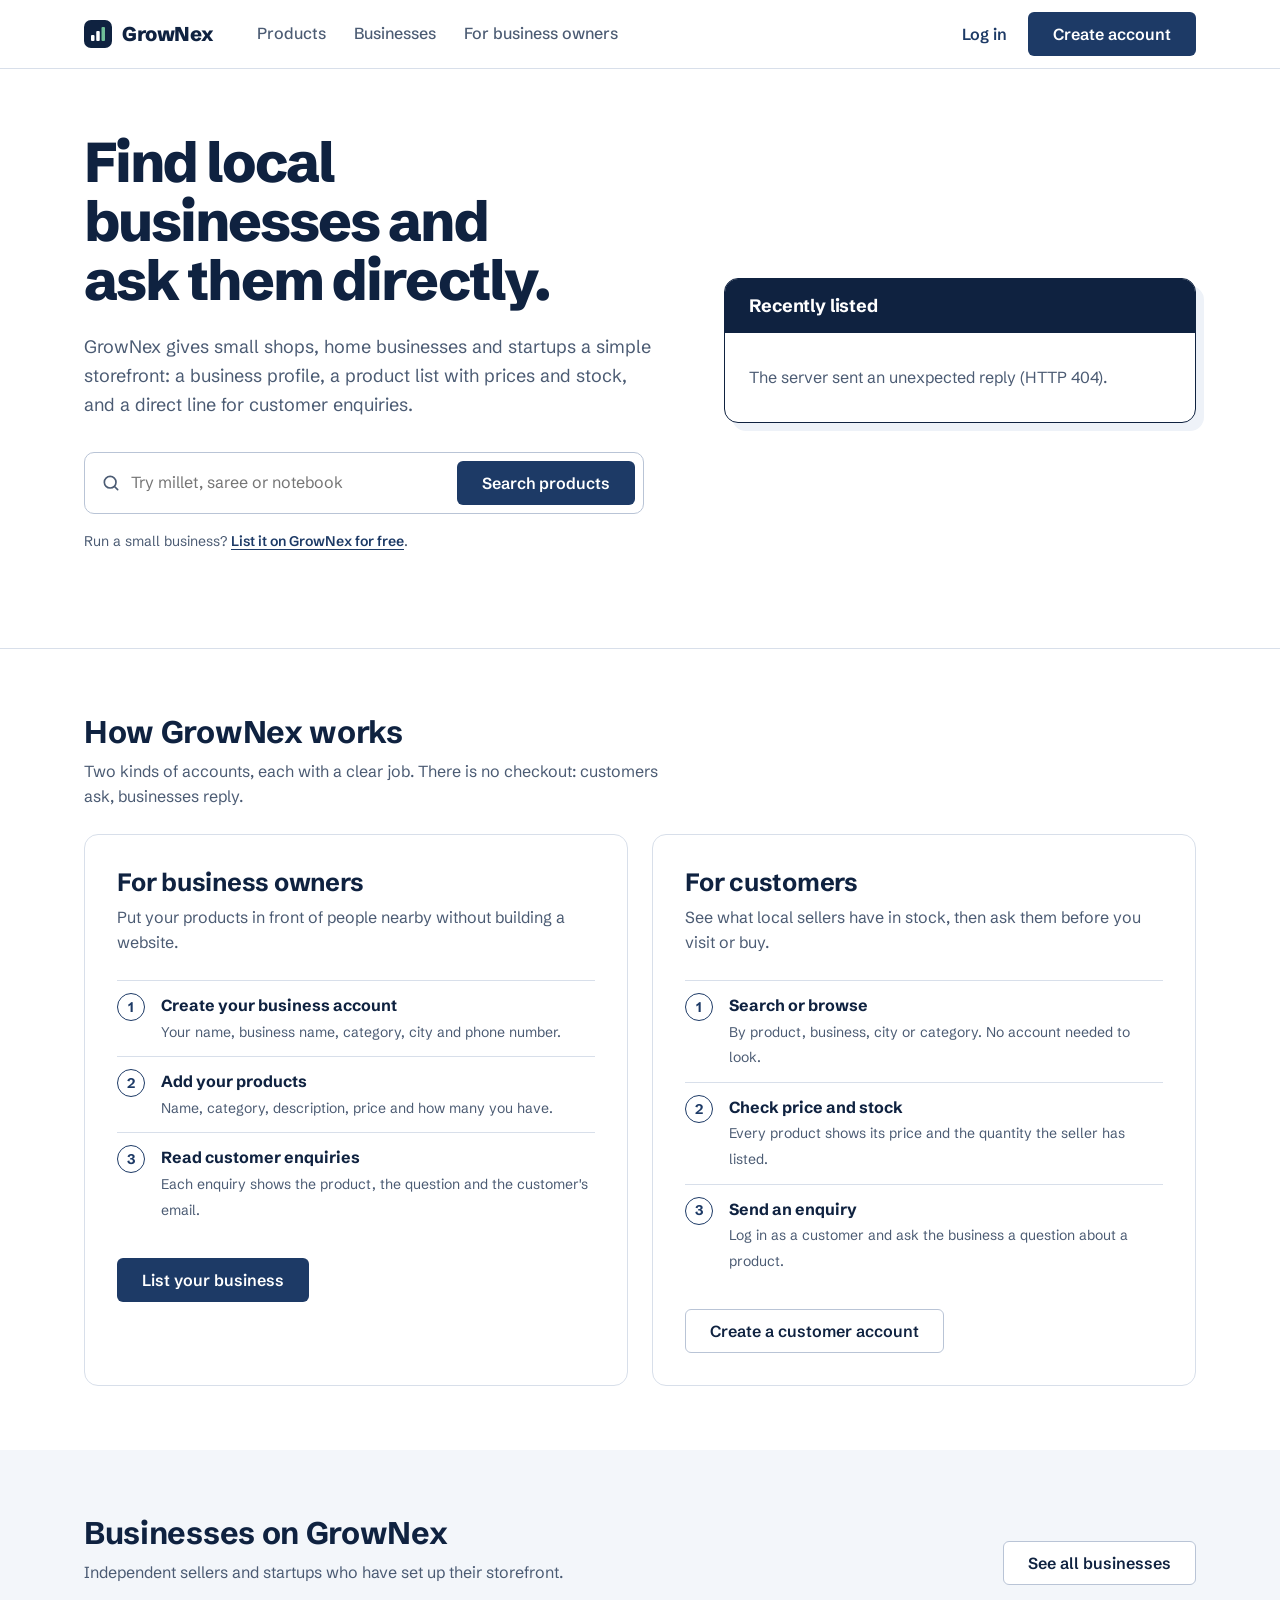
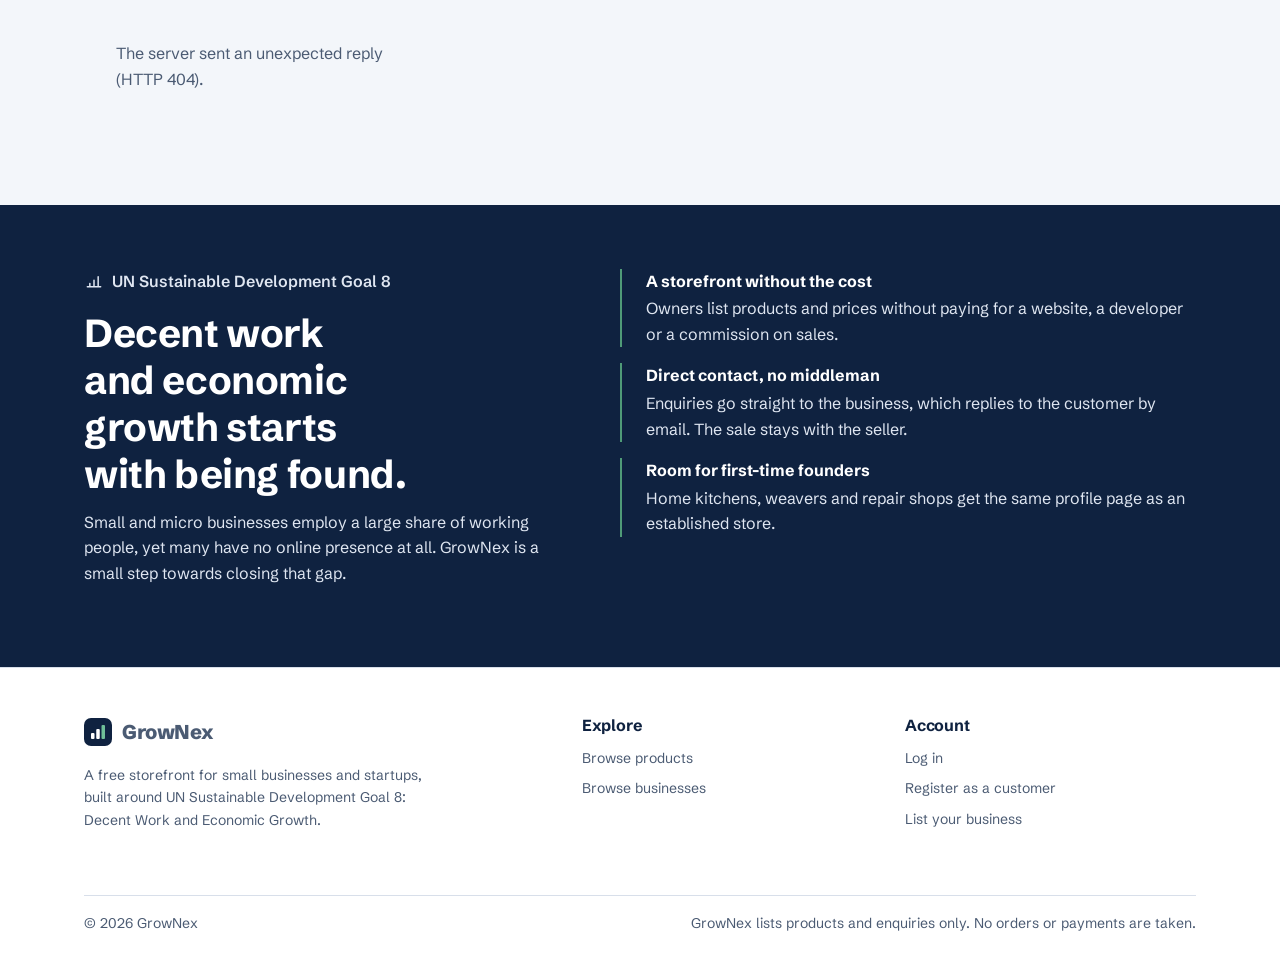
==== frontend/index.html @ d9611935 "Add GrowNex: small business growth platform (SDG 8) C++ OOP backend on cpp-httplib with text-file st" ====
<!DOCTYPE html>
<html lang="en">
<head>
  <meta charset="utf-8">
  <meta name="viewport" content="width=device-width, initial-scale=1">
  <link rel="preconnect" href="https://fonts.googleapis.com">
  <link rel="preconnect" href="https://fonts.gstatic.com" crossorigin>
  <link rel="stylesheet" href="https://fonts.googleapis.com/css2?family=Schibsted+Grotesk:wght@400;500;600;700;800&display=swap">
  <link rel="stylesheet" href="css/style.css">
  <link rel="icon" href="data:image/svg+xml,%3Csvg xmlns='http://www.w3.org/2000/svg' viewBox='0 0 28 28'%3E%3Crect width='28' height='28' rx='7' fill='%230f2240'/%3E%3Crect x='7' y='15' width='3.5' height='6' rx='1' fill='%23fff'/%3E%3Crect x='12.25' y='11' width='3.5' height='10' rx='1' fill='%23fff'/%3E%3Crect x='17.5' y='7' width='3.5' height='14' rx='1' fill='%236fbf98'/%3E%3C/svg%3E">
  <title>GrowNex | Find local businesses and their products</title>
  <meta name="description" content="GrowNex helps small businesses and startups list their products and receive customer enquiries.">
</head>
<body data-nav="home">
  <a class="skip-link" href="#main">Skip to main content</a>
  <header class="site-header">
    <div class="container header-inner">
      <a class="brand" href="index.html">
        <svg viewBox="0 0 28 28" aria-hidden="true"><rect width="28" height="28" rx="7" fill="#0f2240"/><rect x="7" y="15" width="3.5" height="6" rx="1" fill="#fff"/><rect x="12.25" y="11" width="3.5" height="10" rx="1" fill="#fff"/><rect x="17.5" y="7" width="3.5" height="14" rx="1" fill="#6fbf98"/></svg>
        GrowNex
      </a>
      <button class="nav-toggle" type="button" aria-expanded="false" aria-controls="site-nav">
        <span class="visually-hidden">Open menu</span>
        <svg viewBox="0 0 24 24" width="22" height="22" fill="none" stroke="currentColor" stroke-width="2" stroke-linecap="round" aria-hidden="true"><path d="M4 7h16M4 12h16M4 17h16"/></svg>
      </button>
      <nav class="site-nav" id="site-nav" aria-label="Main">
        <ul class="nav-links">
          <li><a href="explore.html" data-nav="products">Products</a></li>
          <li><a href="explore.html?view=businesses" data-nav="businesses">Businesses</a></li>
          <li><a href="register.html?role=business" data-nav="owners">For business owners</a></li>
        </ul>
        <div class="nav-account" id="nav-account"></div>
      </nav>
    </div>
  </header>

  <main id="main">
    <section class="hero">
      <div class="container hero-grid">
        <div>
          <h1>Find local businesses and ask them directly.</h1>
          <p class="hero-lead">GrowNex gives small shops, home businesses and startups a simple storefront: a business profile, a product list with prices and stock, and a direct line for customer enquiries.</p>

          <form class="search-bar" action="explore.html" method="get" role="search">
            <label class="search-field">
              <svg viewBox="0 0 24 24" width="20" height="20" fill="none" stroke="currentColor" stroke-width="2" stroke-linecap="round" aria-hidden="true"><circle cx="11" cy="11" r="7"/><path d="m20 20-3.5-3.5"/></svg>
              <span class="visually-hidden">Search products</span>
              <input type="search" name="q" placeholder="Try millet, saree or notebook" autocomplete="off">
            </label>
            <button class="btn btn-primary" type="submit">Search products</button>
          </form>
          <p class="hero-note">Run a small business? <a href="register.html?role=business">List it on GrowNex for free</a>.</p>
        </div>

        <aside class="ledger" aria-labelledby="ledger-title">
          <div class="ledger-head">
            <h2 id="ledger-title">Recently listed</h2>
            <span id="ledger-count">Loading</span>
          </div>
          <ul class="ledger-list" id="ledger-list">
            <li class="ledger-empty">Loading the latest products&hellip;</li>
          </ul>
        </aside>
      </div>

      <div class="container">
        <nav class="category-strip" id="category-strip" aria-label="Browse by category"></nav>
      </div>
    </section>

    <section class="section">
      <div class="container">
        <div class="section-head">
          <div>
            <h2>How GrowNex works</h2>
            <p>Two kinds of accounts, each with a clear job. There is no checkout: customers ask, businesses reply.</p>
          </div>
        </div>
        <div class="how-grid">
          <div class="how-col">
            <h3>For business owners</h3>
            <p>Put your products in front of people nearby without building a website.</p>
            <ol class="steps">
              <li><div><strong>Create your business account</strong><span>Your name, business name, category, city and phone number.</span></div></li>
              <li><div><strong>Add your products</strong><span>Name, category, description, price and how many you have.</span></div></li>
              <li><div><strong>Read customer enquiries</strong><span>Each enquiry shows the product, the question and the customer's email.</span></div></li>
            </ol>
            <a class="btn btn-primary" href="register.html?role=business">List your business</a>
          </div>
          <div class="how-col">
            <h3>For customers</h3>
            <p>See what local sellers have in stock, then ask them before you visit or buy.</p>
            <ol class="steps">
              <li><div><strong>Search or browse</strong><span>By product, business, city or category. No account needed to look.</span></div></li>
              <li><div><strong>Check price and stock</strong><span>Every product shows its price and the quantity the seller has listed.</span></div></li>
              <li><div><strong>Send an enquiry</strong><span>Log in as a customer and ask the business a question about a product.</span></div></li>
            </ol>
            <a class="btn btn-secondary" href="register.html?role=customer">Create a customer account</a>
          </div>
        </div>
      </div>
    </section>

    <section class="section page-surface">
      <div class="container">
        <div class="section-head">
          <div>
            <h2>Businesses on GrowNex</h2>
            <p>Independent sellers and startups who have set up their storefront.</p>
          </div>
          <a class="btn btn-secondary" href="explore.html?view=businesses">See all businesses</a>
        </div>
        <div class="grid" id="business-grid">
          <p class="loading">Loading businesses&hellip;</p>
        </div>
      </div>
    </section>

    <section class="section sdg-band">
      <div class="container sdg-grid">
        <div>
          <p class="sdg-label">
            <svg viewBox="0 0 24 24" width="20" height="20" fill="none" stroke="currentColor" stroke-width="1.8" stroke-linecap="round" aria-hidden="true"><path d="M4 19h16M7 15v4M12 11v8M17 7v12"/></svg>
            UN Sustainable Development Goal 8
          </p>
          <h2>Decent work and economic growth starts with being found.</h2>
          <p>Small and micro businesses employ a large share of working people, yet many have no online presence at all. GrowNex is a small step towards closing that gap.</p>
        </div>
        <ul class="sdg-points">
          <li><strong>A storefront without the cost</strong><span>Owners list products and prices without paying for a website, a developer or a commission on sales.</span></li>
          <li><strong>Direct contact, no middleman</strong><span>Enquiries go straight to the business, which replies to the customer by email. The sale stays with the seller.</span></li>
          <li><strong>Room for first-time founders</strong><span>Home kitchens, weavers and repair shops get the same profile page as an established store.</span></li>
        </ul>
      </div>
    </section>
  </main>

  <footer class="site-footer">
    <div class="container">
      <div class="footer-grid">
        <div>
          <a class="brand" href="index.html">
            <svg viewBox="0 0 28 28" aria-hidden="true"><rect width="28" height="28" rx="7" fill="#0f2240"/><rect x="7" y="15" width="3.5" height="6" rx="1" fill="#fff"/><rect x="12.25" y="11" width="3.5" height="10" rx="1" fill="#fff"/><rect x="17.5" y="7" width="3.5" height="14" rx="1" fill="#6fbf98"/></svg>
            GrowNex
          </a>
          <p>A free storefront for small businesses and startups, built around UN Sustainable Development Goal 8: Decent Work and Economic Growth.</p>
        </div>
        <div>
          <h2>Explore</h2>
          <ul>
            <li><a href="explore.html">Browse products</a></li>
            <li><a href="explore.html?view=businesses">Browse businesses</a></li>
          </ul>
        </div>
        <div>
          <h2>Account</h2>
          <ul>
            <li><a href="login.html">Log in</a></li>
            <li><a href="register.html?role=customer">Register as a customer</a></li>
            <li><a href="register.html?role=business">List your business</a></li>
          </ul>
        </div>
      </div>
      <div class="footer-bottom">
        <span>&copy; <span id="year">2026</span> GrowNex</span>
        <span>GrowNex lists products and enquiries only. No orders or payments are taken.</span>
      </div>
    </div>
  </footer>
  <script src="js/app.js"></script>
  <script src="js/home.js"></script>
</body>
</html>
---- frontend/css/style.css ----
/* =====================================================================
   GrowNex stylesheet
   Sections:
     1. Design tokens (colours, type, spacing)
     2. Base elements
     3. Layout helpers
     4. Header and navigation
     5. Buttons, forms, badges
     6. Home page
     7. Cards (products, businesses)
     8. Explore, business and product pages
     9. Auth pages (login / register)
    10. Dashboards
    11. Dialogs and toast messages
    12. Footer
    13. Responsive rules
   ===================================================================== */

/* ---------- 1. Design tokens ---------- */
:root {
  --navy-900: #0f2240;   /* main text, headings, dark sections */
  --navy-700: #1d3a66;   /* primary buttons, links */
  --navy-600: #2a4b7c;   /* button hover */
  --navy-100: #dfe6f1;
  --navy-50:  #eef2f8;   /* soft tinted surfaces */
  --surface:  #f3f6fa;   /* page background on app screens */
  --white:    #ffffff;
  --line:     #d8dfea;   /* borders and dividers */
  --line-strong: #b9c4d6;
  --muted:    #4b5b73;   /* secondary text (6.9:1 on white) */
  --green-700: #23654a;
  --green-600: #2e7d5b;  /* success, in stock, focus ring */
  --green-50:  #e7f3ec;
  --red-700:  #a3291c;
  --red-50:   #fbecea;
  --amber-700: #8a5a00;
  --amber-50: #fbf3e2;

  --font: "Schibsted Grotesk", "Segoe UI", system-ui, -apple-system, sans-serif;

  /* Type scale (ratio about 1.25) */
  --text-sm: 0.875rem;   /* 14px */
  --text-base: 1rem;     /* 16px */
  --text-md: 1.125rem;   /* 18px */
  --text-lg: 1.25rem;    /* 20px */
  --text-xl: 1.5625rem;  /* 25px */
  --text-2xl: 1.953rem;  /* 31px */
  --text-3xl: 2.441rem;  /* 39px */

  /* Spacing scale (multiples of 4px) */
  --space-1: 4px;
  --space-2: 8px;
  --space-3: 12px;
  --space-4: 16px;
  --space-5: 24px;
  --space-6: 32px;
  --space-7: 48px;
  --space-8: 64px;
  --space-9: 96px;

  --radius-sm: 6px;
  --radius: 10px;
  --radius-lg: 14px;
  --container: 1160px;
  --ease: cubic-bezier(0.2, 0, 0, 1);
  --speed: 160ms;
}

/* ---------- 2. Base elements ---------- */
*,
*::before,
*::after { box-sizing: border-box; }

html { -webkit-text-size-adjust: 100%; }

body {
  margin: 0;
  font-family: var(--font);
  font-size: var(--text-base);
  line-height: 1.6;
  color: var(--navy-900);
  background: var(--white);
  min-height: 100dvh;
  display: flex;
  flex-direction: column;
}

main { flex: 1; }

h1, h2, h3, h4 {
  margin: 0 0 var(--space-3);
  line-height: 1.2;
  font-weight: 700;
  letter-spacing: -0.01em;
  text-wrap: balance;
}
h1 { font-size: var(--text-3xl); letter-spacing: -0.02em; }
h2 { font-size: var(--text-2xl); }
h3 { font-size: var(--text-lg); }

p { margin: 0 0 var(--space-4); }

a { color: var(--navy-700); text-underline-offset: 3px; }
a:hover { color: var(--navy-900); }

img, svg { display: block; max-width: 100%; }

:focus-visible {
  outline: 3px solid var(--green-600);
  outline-offset: 2px;
  border-radius: 4px;
}

.skip-link {
  position: absolute;
  left: var(--space-4);
  top: -60px;
  padding: var(--space-2) var(--space-4);
  background: var(--navy-900);
  color: var(--white);
  border-radius: var(--radius-sm);
  z-index: 100;
}
.skip-link:focus { top: var(--space-2); color: var(--white); }

.visually-hidden {
  position: absolute !important;
  width: 1px; height: 1px;
  padding: 0; margin: -1px;
  overflow: hidden; clip: rect(0 0 0 0);
  white-space: nowrap; border: 0;
}

.muted { color: var(--muted); }
.price { font-weight: 700; }

/* ---------- 3. Layout helpers ---------- */
.container {
  width: 100%;
  max-width: var(--container);
  margin: 0 auto;
  padding: 0 var(--space-5);
}

.section { padding-block: var(--space-8); }
.section-tight { padding-block: var(--space-6) var(--space-8); }

.section-head {
  display: flex;
  justify-content: space-between;
  align-items: flex-end;
  gap: var(--space-4);
  margin-bottom: var(--space-5);
}
.section-head h2 { margin: 0; }
.section-head p { margin: var(--space-2) 0 0; color: var(--muted); max-width: 60ch; }

.page-surface { background: var(--surface); }

.grid {
  display: grid;
  gap: var(--space-4);
  grid-template-columns: repeat(auto-fill, minmax(min(100%, 270px), 1fr));
}

/* ---------- 4. Header and navigation ---------- */
.site-header {
  position: sticky;
  top: 0;
  z-index: 40;
  background: var(--white);
  border-bottom: 1px solid var(--line);
}

.header-inner {
  display: flex;
  align-items: center;
  gap: var(--space-6);
  min-height: 68px;
}

.brand {
  display: inline-flex;
  align-items: center;
  gap: 10px;
  color: var(--navy-900);
  text-decoration: none;
  font-weight: 800;
  font-size: var(--text-lg);
  letter-spacing: -0.02em;
}
.brand:hover { color: var(--navy-900); }
.brand svg { width: 28px; height: 28px; }

.nav-toggle {
  display: none;
  margin-left: auto;
  background: none;
  border: 1px solid var(--line);
  border-radius: var(--radius-sm);
  width: 44px; height: 44px;
  padding: 0;
  color: var(--navy-900);
  cursor: pointer;
}
.nav-toggle svg { margin: auto; }

.site-nav {
  display: flex;
  align-items: center;
  gap: var(--space-5);
  flex: 1;
}

.nav-links {
  display: flex;
  gap: var(--space-1);
  list-style: none;
  margin: 0;
  padding: 0;
}

.nav-links a {
  display: block;
  padding: var(--space-2) var(--space-3);
  border-radius: var(--radius-sm);
  color: var(--muted);
  font-weight: 500;
  text-decoration: none;
  transition: color var(--speed) var(--ease), background-color var(--speed) var(--ease);
}
.nav-links a:hover { color: var(--navy-900); background: var(--navy-50); }
.nav-links a[aria-current="page"] {
  color: var(--navy-900);
  box-shadow: inset 0 -2px 0 var(--green-600);
  border-radius: 0;
}

.nav-account {
  margin-left: auto;
  display: flex;
  align-items: center;
  gap: var(--space-2);
}

/* ---------- 5. Buttons, forms, badges ---------- */
.btn {
  display: inline-flex;
  align-items: center;
  justify-content: center;
  gap: var(--space-2);
  min-height: 44px;
  padding: 0 var(--space-5);
  border: 1px solid transparent;
  border-radius: var(--radius-sm);
  font: inherit;
  font-weight: 600;
  line-height: 1;
  text-decoration: none;
  white-space: nowrap;
  cursor: pointer;
  transition: background-color var(--speed) var(--ease), border-color var(--speed) var(--ease),
              color var(--speed) var(--ease);
  touch-action: manipulation;
}
.btn-primary { background: var(--navy-700); color: var(--white); }
.btn-primary:hover { background: var(--navy-600); color: var(--white); }
.btn-secondary { background: var(--white); color: var(--navy-900); border-color: var(--line-strong); }
.btn-secondary:hover { border-color: var(--navy-700); color: var(--navy-900); }
.btn-quiet { background: transparent; color: var(--navy-700); padding: 0 var(--space-3); }
.btn-quiet:hover { background: var(--navy-50); color: var(--navy-900); }
.btn-danger { background: var(--red-700); color: var(--white); }
.btn-danger:hover { background: #87210f; color: var(--white); }
.btn-sm { min-height: 36px; padding: 0 var(--space-3); font-size: var(--text-sm); }
.btn-block { width: 100%; }
.btn[disabled], .btn[aria-busy="true"] { opacity: 0.55; cursor: not-allowed; }

.form { display: grid; gap: var(--space-4); }
.form-row { display: grid; gap: var(--space-4); grid-template-columns: 1fr 1fr; }

.field { display: grid; gap: 6px; align-content: start; }
.field label, .field .label { font-weight: 600; font-size: var(--text-sm); }
.field .hint { font-size: var(--text-sm); color: var(--muted); margin: 0; }
.field .required { color: var(--red-700); }

.input, .select, .textarea {
  width: 100%;
  min-height: 46px;
  padding: 10px var(--space-3);
  font: inherit;
  color: var(--navy-900);
  background: var(--white);
  border: 1px solid var(--line-strong);
  border-radius: var(--radius-sm);
  transition: border-color var(--speed) var(--ease), box-shadow var(--speed) var(--ease);
}
.textarea { min-height: 120px; resize: vertical; line-height: 1.5; }
.select {
  appearance: none;
  padding-right: 40px;
  background-image: url("data:image/svg+xml,%3Csvg xmlns='http://www.w3.org/2000/svg' width='12' height='8' viewBox='0 0 12 8'%3E%3Cpath d='M1 1.5l5 5 5-5' fill='none' stroke='%234b5b73' stroke-width='1.6'/%3E%3C/svg%3E");
  background-repeat: no-repeat;
  background-position: right 14px center;
}
.input:hover, .select:hover, .textarea:hover { border-color: var(--navy-700); }
.input:focus, .select:focus, .textarea:focus {
  outline: none;
  border-color: var(--navy-700);
  box-shadow: 0 0 0 3px rgba(46, 125, 91, 0.35);
}
.input[aria-invalid="true"], .select[aria-invalid="true"], .textarea[aria-invalid="true"] {
  border-color: var(--red-700);
}

.form-error {
  display: none;
  padding: var(--space-3) var(--space-4);
  border-left: 3px solid var(--red-700);
  background: var(--red-50);
  color: var(--red-700);
  border-radius: 0 var(--radius-sm) var(--radius-sm) 0;
  font-weight: 500;
}
.form-error.is-visible { display: block; }

.password-wrap { position: relative; }
.password-wrap .input { padding-right: 76px; }
.password-toggle {
  position: absolute;
  right: 6px; top: 50%;
  transform: translateY(-50%);
  min-height: 34px;
  padding: 0 var(--space-3);
  background: none;
  border: 0;
  border-radius: 4px;
  color: var(--navy-700);
  font: inherit;
  font-size: var(--text-sm);
  font-weight: 600;
  cursor: pointer;
}
.password-toggle:hover { background: var(--navy-50); }

.badge {
  display: inline-flex;
  align-items: center;
  gap: 6px;
  padding: 2px 10px;
  border-radius: 999px;
  font-size: var(--text-sm);
  font-weight: 500;
  background: var(--navy-50);
  color: var(--navy-700);
}

.stock { display: inline-flex; align-items: center; gap: 6px; font-size: var(--text-sm); font-weight: 600; }
.stock::before { content: ""; width: 8px; height: 8px; border-radius: 50%; background: currentColor; }
.stock-in { color: var(--green-700); }
.stock-low { color: var(--amber-700); }
.stock-out { color: var(--red-700); }

/* ---------- 6. Home page ---------- */
.hero { padding: var(--space-8) 0 var(--space-7); border-bottom: 1px solid var(--line); }

.hero-grid {
  display: grid;
  grid-template-columns: minmax(0, 1.1fr) minmax(0, 0.9fr);
  gap: var(--space-8);
  align-items: center;
}

.hero h1 {
  font-size: clamp(2.3rem, 4.6vw, 3.5rem);
  line-height: 1.05;
  letter-spacing: -0.035em;
  font-weight: 800;
  max-width: 13ch;
  margin-bottom: var(--space-5);
}

.hero-lead { font-size: var(--text-md); color: var(--muted); max-width: 52ch; margin-bottom: var(--space-6); }

.search-bar {
  display: flex;
  gap: var(--space-2);
  padding: var(--space-2);
  background: var(--white);
  border: 1px solid var(--line-strong);
  border-radius: var(--radius);
  max-width: 560px;
}
.search-bar:focus-within { border-color: var(--navy-700); box-shadow: 0 0 0 3px rgba(46, 125, 91, 0.25); }
.search-bar .search-field { flex: 1; display: flex; align-items: center; gap: var(--space-2); padding-left: var(--space-2); }
.search-bar .search-field svg { color: var(--muted); flex-shrink: 0; }
.search-bar input {
  flex: 1;
  min-width: 0;
  min-height: 44px;
  border: 0;
  font: inherit;
  color: var(--navy-900);
  background: transparent;
}
.search-bar input:focus { outline: none; }

.hero-note { margin-top: var(--space-4); font-size: var(--text-sm); color: var(--muted); }
.hero-note a { font-weight: 600; }

/* The "ledger": latest listings shown as a shop register */
.ledger {
  background: var(--white);
  border: 1px solid var(--navy-900);
  border-radius: var(--radius-lg);
  box-shadow: 8px 8px 0 var(--navy-50);
  overflow: hidden;
}
.ledger-head {
  display: flex;
  justify-content: space-between;
  align-items: baseline;
  padding: var(--space-4) var(--space-5);
  background: var(--navy-900);
  color: var(--white);
}
.ledger-head h2 { font-size: var(--text-md); margin: 0; }
.ledger-head span { font-size: var(--text-sm); color: var(--navy-100); }
.ledger-list { list-style: none; margin: 0; padding: 0; }
.ledger-row {
  display: grid;
  grid-template-columns: 1fr auto;
  gap: 2px var(--space-4);
  padding: 14px var(--space-5);
  border-bottom: 1px dashed var(--line);
  color: inherit;
  text-decoration: none;
  transition: background-color var(--speed) var(--ease);
}
.ledger-list li:last-child .ledger-row { border-bottom: 0; }
a.ledger-row:hover { background: var(--navy-50); color: inherit; }
.ledger-row .item { font-weight: 600; overflow-wrap: anywhere; }
.ledger-row .seller { font-size: var(--text-sm); color: var(--muted); }
.ledger-row .price { text-align: right; }
.ledger-row .stock { justify-self: end; font-weight: 500; }
.ledger-empty { padding: var(--space-6) var(--space-5); color: var(--muted); }

.category-strip { display: flex; flex-wrap: wrap; gap: var(--space-2); margin-top: var(--space-6); }
.chip {
  display: inline-flex;
  align-items: center;
  min-height: 38px;
  padding: 0 var(--space-4);
  border: 1px solid var(--line);
  border-radius: 999px;
  color: var(--navy-900);
  font-size: var(--text-sm);
  font-weight: 500;
  text-decoration: none;
  background: var(--white);
  transition: border-color var(--speed) var(--ease), background-color var(--speed) var(--ease);
}
.chip:hover { border-color: var(--navy-700); background: var(--navy-50); color: var(--navy-900); }

.how-grid { display: grid; grid-template-columns: 1fr 1fr; gap: var(--space-5); }
.how-col {
  padding: var(--space-6);
  border: 1px solid var(--line);
  border-radius: var(--radius-lg);
  background: var(--white);
}
.how-col h3 { font-size: var(--text-xl); margin-bottom: var(--space-2); }
.how-col > p { color: var(--muted); }
.steps { list-style: none; margin: var(--space-5) 0 var(--space-5); padding: 0; counter-reset: step; }
.steps li {
  counter-increment: step;
  display: grid;
  grid-template-columns: 32px 1fr;
  gap: var(--space-3);
  padding: var(--space-3) 0;
  border-top: 1px solid var(--line);
}
.steps li::before {
  content: counter(step);
  display: grid;
  place-items: center;
  width: 28px; height: 28px;
  border-radius: 50%;
  border: 1.5px solid var(--navy-700);
  color: var(--navy-700);
  font-size: var(--text-sm);
  font-weight: 700;
}
.steps strong { display: block; }
.steps span { color: var(--muted); font-size: var(--text-sm); }

.sdg-band { background: var(--navy-900); color: var(--white); }
.sdg-grid { display: grid; grid-template-columns: 0.9fr 1.1fr; gap: var(--space-8); align-items: start; }
.sdg-band h2 { color: var(--white); font-size: var(--text-3xl); max-width: 16ch; }
.sdg-band p { color: var(--navy-100); }
.sdg-label { display: inline-flex; align-items: center; gap: var(--space-2); font-weight: 600; color: #9fd3b9; margin-bottom: var(--space-4); }
.sdg-points { list-style: none; margin: 0; padding: 0; display: grid; gap: var(--space-4); }
.sdg-points li { padding-left: var(--space-5); border-left: 2px solid #4f9b78; }
.sdg-points strong { display: block; color: var(--white); margin-bottom: 2px; }
.sdg-points span { color: var(--navy-100); }

/* ---------- 7. Cards ---------- */
.card {
  display: flex;
  flex-direction: column;
  background: var(--white);
  border: 1px solid var(--line);
  border-radius: var(--radius);
  transition: border-color var(--speed) var(--ease), box-shadow var(--speed) var(--ease);
}
.card:hover { border-color: var(--line-strong); box-shadow: 0 6px 18px rgba(15, 34, 64, 0.08); }

.product-card { padding: var(--space-5); gap: var(--space-2); }
.product-card .category { font-size: var(--text-sm); color: var(--muted); }
.product-card h3 { font-size: var(--text-md); margin: 0; overflow-wrap: anywhere; }
.product-card h3 a { color: var(--navy-900); text-decoration: none; }
.product-card h3 a::after { content: ""; position: absolute; inset: 0; }   /* whole card clickable */
.product-card { position: relative; }
.product-card .seller { font-size: var(--text-sm); color: var(--muted); margin: 0; }
.product-card .card-foot {
  display: flex;
  justify-content: space-between;
  align-items: center;
  gap: var(--space-3);
  margin-top: auto;
  padding-top: var(--space-4);
  border-top: 1px solid var(--line);
}
.product-card .price { font-size: var(--text-lg); }

.business-card { padding: var(--space-5); gap: var(--space-3); position: relative; }
.business-card .top { display: flex; gap: var(--space-3); align-items: center; }
.monogram {
  flex-shrink: 0;
  display: grid;
  place-items: center;
  width: 48px; height: 48px;
  border-radius: var(--radius-sm);
  background: var(--navy-50);
  color: var(--navy-700);
  font-weight: 800;
  font-size: var(--text-md);
  letter-spacing: -0.02em;
}
.monogram-lg { width: 72px; height: 72px; font-size: var(--text-2xl); border-radius: var(--radius); }
.business-card h3 { margin: 0; font-size: var(--text-md); }
.business-card h3 a { color: var(--navy-900); text-decoration: none; }
.business-card h3 a::after { content: ""; position: absolute; inset: 0; }
.business-card .about {
  color: var(--muted);
  font-size: var(--text-sm);
  margin: 0;
  display: -webkit-box;
  -webkit-line-clamp: 3;
  -webkit-box-orient: vertical;
  overflow: hidden;
}
.meta-line { display: flex; flex-wrap: wrap; gap: var(--space-2) var(--space-4); font-size: var(--text-sm); color: var(--muted); }
.meta-line span { display: inline-flex; align-items: center; gap: 6px; }
.meta-line svg { width: 16px; height: 16px; }

.empty-state {
  padding: var(--space-7) var(--space-5);
  text-align: center;
  border: 1px dashed var(--line-strong);
  border-radius: var(--radius);
  background: var(--white);
}
.empty-state h3 { margin-bottom: var(--space-2); }
.empty-state p { color: var(--muted); max-width: 46ch; margin: 0 auto var(--space-4); }

.loading { padding: var(--space-6); color: var(--muted); }

/* ---------- 8. Explore, business and product pages ---------- */
.page-head { padding: var(--space-7) 0 var(--space-5); background: var(--white); border-bottom: 1px solid var(--line); }
.page-head p { color: var(--muted); max-width: 62ch; margin: 0; }

.toolbar {
  display: grid;
  grid-template-columns: 1fr 240px;
  gap: var(--space-3);
  margin-top: var(--space-5);
}

.view-switch { display: inline-flex; gap: var(--space-1); margin-top: var(--space-5); border-bottom: 1px solid var(--line); width: 100%; }
.view-switch a {
  padding: var(--space-3) var(--space-4);
  color: var(--muted);
  font-weight: 600;
  text-decoration: none;
  border-bottom: 2px solid transparent;
  margin-bottom: -1px;
}
.view-switch a:hover { color: var(--navy-900); }
.view-switch a[aria-current="page"] { color: var(--navy-900); border-bottom-color: var(--navy-900); }

.result-count { margin: 0 0 var(--space-4); color: var(--muted); font-size: var(--text-sm); }

.breadcrumb { font-size: var(--text-sm); margin-bottom: var(--space-4); }
.breadcrumb ol { list-style: none; display: flex; flex-wrap: wrap; gap: var(--space-2); margin: 0; padding: 0; }
.breadcrumb li + li::before { content: "/"; margin-right: var(--space-2); color: var(--line-strong); }
.breadcrumb a { color: var(--muted); }
.breadcrumb [aria-current] { color: var(--navy-900); font-weight: 500; }

.business-hero { display: grid; grid-template-columns: auto 1fr; gap: var(--space-5); align-items: start; }
.business-hero h1 { margin-bottom: var(--space-2); }
.business-hero .about { color: var(--navy-900); max-width: 68ch; margin-top: var(--space-4); }

.product-layout { display: grid; grid-template-columns: minmax(0, 1.4fr) minmax(320px, 1fr); gap: var(--space-7); align-items: start; }
.product-main h1 { font-size: var(--text-3xl); margin-bottom: var(--space-3); overflow-wrap: anywhere; }
.product-price { font-size: var(--text-2xl); margin: var(--space-4) 0 var(--space-2); }
.product-facts {
  display: grid;
  grid-template-columns: max-content 1fr;
  gap: var(--space-2) var(--space-5);
  margin: var(--space-5) 0;
  padding: var(--space-4) 0;
  border-top: 1px solid var(--line);
  border-bottom: 1px solid var(--line);
}
.product-facts dt { color: var(--muted); font-size: var(--text-sm); }
.product-facts dd { margin: 0; font-weight: 500; }
.product-description { white-space: pre-line; max-width: 66ch; }

.panel {
  background: var(--white);
  border: 1px solid var(--line);
  border-radius: var(--radius-lg);
  padding: var(--space-5);
}
.panel h2 { font-size: var(--text-lg); }
.panel + .panel { margin-top: var(--space-4); }
.panel-note { font-size: var(--text-sm); color: var(--muted); }
.sticky-panel { position: sticky; top: 92px; }

.seller-box { display: flex; gap: var(--space-3); align-items: center; }
.seller-box a { font-weight: 700; color: var(--navy-900); }

.success-box {
  padding: var(--space-4);
  border-radius: var(--radius-sm);
  background: var(--green-50);
  color: var(--green-700);
  border-left: 3px solid var(--green-600);
}
.success-box strong { display: block; }

/* ---------- 9. Auth pages ---------- */
.auth-wrap { display: grid; place-items: start center; padding: var(--space-8) var(--space-4); }
.auth-card {
  width: 100%;
  max-width: 520px;
  background: var(--white);
  border: 1px solid var(--line);
  border-radius: var(--radius-lg);
  padding: var(--space-6);
}
.auth-card h1 { font-size: var(--text-2xl); margin-bottom: var(--space-2); }
.auth-card > p { color: var(--muted); }
.auth-switch { margin: var(--space-5) 0 0; text-align: center; color: var(--muted); }

.role-choice { border: 0; margin: 0; padding: 0; display: grid; gap: var(--space-2); }
.role-choice legend { font-weight: 600; font-size: var(--text-sm); margin-bottom: var(--space-2); padding: 0; }
.role-options { display: grid; grid-template-columns: 1fr 1fr; gap: var(--space-3); }
.role-option { position: relative; }
.role-option input { position: absolute; opacity: 0; inset: 0; cursor: pointer; }
.role-option label {
  display: block;
  height: 100%;
  padding: var(--space-4);
  border: 1px solid var(--line-strong);
  border-radius: var(--radius);
  cursor: pointer;
  transition: border-color var(--speed) var(--ease), background-color var(--speed) var(--ease);
}
.role-option label strong { display: block; }
.role-option label span { font-size: var(--text-sm); color: var(--muted); }
.role-option input:checked + label { border-color: var(--navy-700); background: var(--navy-50); box-shadow: inset 0 0 0 1px var(--navy-700); }
.role-option input:focus-visible + label { outline: 3px solid var(--green-600); outline-offset: 2px; }

.demo-note {
  margin-top: var(--space-5);
  padding: var(--space-4);
  background: var(--surface);
  border-radius: var(--radius-sm);
  font-size: var(--text-sm);
  color: var(--muted);
}
.demo-note code { font-size: 0.95em; color: var(--navy-900); }

/* ---------- 10. Dashboards ---------- */
.dash { display: grid; grid-template-columns: 240px minmax(0, 1fr); gap: var(--space-6); padding-block: var(--space-6) var(--space-8); }
.dash > * { min-width: 0; }
.dash-nav { position: sticky; top: 92px; align-self: start; }
.dash-nav .who { padding-bottom: var(--space-4); margin-bottom: var(--space-3); border-bottom: 1px solid var(--line); }
.dash-nav .who strong { display: block; line-height: 1.3; }
.dash-nav .who span { font-size: var(--text-sm); color: var(--muted); }
.dash-nav ul { list-style: none; margin: 0; padding: 0; display: grid; gap: 2px; }
.dash-nav a {
  display: flex;
  justify-content: space-between;
  align-items: center;
  gap: var(--space-3);
  padding: 10px var(--space-3);
  border-radius: var(--radius-sm);
  color: var(--muted);
  font-weight: 500;
  text-decoration: none;
  transition: background-color var(--speed) var(--ease), color var(--speed) var(--ease);
}
.dash-nav a:hover { background: var(--white); color: var(--navy-900); }
.dash-nav a[aria-current="true"] { background: var(--white); color: var(--navy-900); font-weight: 600; box-shadow: inset 3px 0 0 var(--navy-700); }
.dash-nav .count { font-size: var(--text-sm); color: var(--muted); font-variant-numeric: tabular-nums; }

.dash-head { display: flex; justify-content: space-between; align-items: flex-start; gap: var(--space-4); margin-bottom: var(--space-5); }
.dash-head h1 { font-size: var(--text-2xl); margin-bottom: var(--space-1); }
.dash-head p { margin: 0; color: var(--muted); }

.summary { display: grid; grid-template-columns: repeat(3, 1fr); gap: var(--space-3); margin-bottom: var(--space-5); }
.summary div { background: var(--white); border: 1px solid var(--line); border-radius: var(--radius); padding: var(--space-4); }
.summary dt { font-size: var(--text-sm); color: var(--muted); }
.summary dd { margin: 0; font-size: var(--text-xl); font-weight: 700; font-variant-numeric: tabular-nums; }

.table-wrap { background: var(--white); border: 1px solid var(--line); border-radius: var(--radius); overflow: hidden; }
.table { width: 100%; border-collapse: collapse; }
.table th, .table td { padding: 14px var(--space-4); text-align: left; vertical-align: middle; border-bottom: 1px solid var(--line); }
.table th { font-size: var(--text-sm); font-weight: 600; color: var(--muted); background: var(--surface); }
.table tbody tr:last-child td { border-bottom: 0; }
.table tbody tr { transition: background-color var(--speed) var(--ease); }
.table tbody tr:hover { background: #f8fafc; }
.table .num { text-align: right; font-variant-numeric: tabular-nums; }
.table .actions { text-align: right; white-space: nowrap; }
.table .name { font-weight: 600; overflow-wrap: anywhere; }
.table .sub { display: block; font-size: var(--text-sm); color: var(--muted); font-weight: 400; }

.enquiry-list { list-style: none; margin: 0; padding: 0; display: grid; gap: var(--space-3); }
.enquiry {
  background: var(--white);
  border: 1px solid var(--line);
  border-radius: var(--radius);
  padding: var(--space-5);
}
.enquiry-top { display: flex; justify-content: space-between; gap: var(--space-4); flex-wrap: wrap; margin-bottom: var(--space-3); }
.enquiry-top h3 { font-size: var(--text-md); margin: 0; }
.enquiry-top time { font-size: var(--text-sm); color: var(--muted); font-variant-numeric: tabular-nums; }
.enquiry blockquote {
  margin: 0 0 var(--space-4);
  padding-left: var(--space-4);
  border-left: 2px solid var(--line-strong);
  white-space: pre-line;
  overflow-wrap: anywhere;
}
.enquiry-from { display: flex; flex-wrap: wrap; gap: var(--space-2) var(--space-4); align-items: center; font-size: var(--text-sm); color: var(--muted); }
.enquiry-from strong { color: var(--navy-900); }

[hidden] { display: none !important; }

/* ---------- 11. Dialogs and toast ---------- */
.dialog {
  width: min(560px, calc(100% - 32px));
  max-height: calc(100dvh - 32px);
  padding: 0;
  border: 1px solid var(--line);
  border-radius: var(--radius-lg);
  color: var(--navy-900);
  box-shadow: 0 24px 60px rgba(15, 34, 64, 0.25);
}
.dialog::backdrop { background: rgba(15, 34, 64, 0.5); }
.dialog[open] { animation: dialog-in 180ms var(--ease); }
.dialog-head { display: flex; justify-content: space-between; align-items: center; padding: var(--space-4) var(--space-5); border-bottom: 1px solid var(--line); }
.dialog-head h2 { margin: 0; font-size: var(--text-lg); }
.dialog-body { padding: var(--space-5); }
.dialog-foot { display: flex; justify-content: flex-end; gap: var(--space-2); padding-top: var(--space-2); }
.icon-btn {
  display: grid;
  place-items: center;
  width: 40px; height: 40px;
  border: 0;
  border-radius: var(--radius-sm);
  background: none;
  color: var(--muted);
  cursor: pointer;
}
.icon-btn:hover { background: var(--navy-50); color: var(--navy-900); }

@keyframes dialog-in {
  from { opacity: 0; transform: translateY(8px); }
  to { opacity: 1; transform: none; }
}

.toast {
  position: fixed;
  left: 50%;
  bottom: var(--space-5);
  transform: translate(-50%, 16px);
  z-index: 1000;
  padding: var(--space-3) var(--space-5);
  border-radius: var(--radius-sm);
  background: var(--navy-900);
  color: var(--white);
  font-weight: 500;
  opacity: 0;
  pointer-events: none;
  transition: opacity 200ms var(--ease), transform 200ms var(--ease);
  max-width: calc(100% - 32px);
}
.toast.is-visible { opacity: 1; transform: translate(-50%, 0); }
.toast.is-error { background: var(--red-700); }

/* ---------- 12. Footer ---------- */
.site-footer { border-top: 1px solid var(--line); background: var(--white); padding: var(--space-7) 0 var(--space-5); font-size: var(--text-sm); }
.footer-grid { display: grid; grid-template-columns: 1.6fr 1fr 1fr; gap: var(--space-6); }
.footer-grid p { color: var(--muted); max-width: 38ch; margin-top: var(--space-3); }
.footer-grid h2 { font-size: var(--text-base); margin-bottom: var(--space-3); }
.footer-grid ul { list-style: none; margin: 0; padding: 0; display: grid; gap: var(--space-2); }
.footer-grid a { color: var(--muted); text-decoration: none; }
.footer-grid a:hover { color: var(--navy-900); text-decoration: underline; }
.footer-bottom { display: flex; justify-content: space-between; flex-wrap: wrap; gap: var(--space-3); margin-top: var(--space-7); padding-top: var(--space-4); border-top: 1px solid var(--line); color: var(--muted); }

/* ---------- 13. Responsive rules ---------- */
@media (max-width: 960px) {
  .hero-grid, .sdg-grid, .product-layout { grid-template-columns: 1fr; gap: var(--space-6); }
  .hero h1 { max-width: 16ch; }
  .sticky-panel { position: static; }
  .how-grid { grid-template-columns: 1fr; }
  .dash { grid-template-columns: minmax(0, 1fr); gap: var(--space-4); }
  .dash-nav { position: static; }
  .dash-nav ul { display: flex; overflow-x: auto; gap: var(--space-1); border-bottom: 1px solid var(--line); }
  .dash-nav a { white-space: nowrap; border-radius: var(--radius-sm) var(--radius-sm) 0 0; }
  .dash-nav a[aria-current="true"] { box-shadow: inset 0 -2px 0 var(--navy-700); }
  .footer-grid { grid-template-columns: 1fr 1fr; }
  .footer-grid > div:first-child { grid-column: 1 / -1; }
}

@media (max-width: 760px) {
  .container { padding: 0 var(--space-4); }
  .section { padding-block: var(--space-7); }
  .nav-toggle { display: grid; }
  .header-inner { flex-wrap: wrap; gap: var(--space-3); }
  .site-nav {
    display: none;
    flex-basis: 100%;
    flex-direction: column;
    align-items: stretch;
    gap: var(--space-3);
    padding-bottom: var(--space-4);
  }
  .site-nav.is-open { display: flex; }
  .nav-links { flex-direction: column; }
  .nav-links a { padding: var(--space-3); }
  .nav-links a[aria-current="page"] { box-shadow: inset 3px 0 0 var(--green-600); }
  .nav-account { margin-left: 0; }
  .nav-account .btn { flex: 1; }

  .hero { padding: var(--space-6) 0; }
  .search-bar { flex-direction: column; }
  .search-bar .btn { width: 100%; }
  .toolbar { grid-template-columns: 1fr; }
  .form-row { grid-template-columns: 1fr; }
  .role-options { grid-template-columns: 1fr; }
  .auth-wrap { padding: var(--space-5) var(--space-4) var(--space-7); }
  .auth-card { padding: var(--space-5); }
  .business-hero { grid-template-columns: 1fr; }
  .summary { grid-template-columns: 1fr 1fr 1fr; }
  .summary dd { font-size: var(--text-lg); }
  .section-head { flex-direction: column; align-items: flex-start; }
  .dash-head { flex-direction: column; }

  /* Products table turns into stacked rows on small screens */
  .table thead { display: none; }
  .table, .table tbody, .table tr, .table td { display: block; width: 100%; }
  .table tr { padding: var(--space-3) var(--space-4); border-bottom: 1px solid var(--line); }
  .table tbody tr:last-child { border-bottom: 0; }
  .table td { border: 0; padding: 2px 0; text-align: left; }
  .table .num { text-align: left; }
  .table td[data-label]::before { content: attr(data-label) ": "; color: var(--muted); font-size: var(--text-sm); }
  .table .actions { text-align: left; padding-top: var(--space-2); }
  .footer-grid { grid-template-columns: 1fr; }
}

@media (prefers-reduced-motion: reduce) {
  *, *::before, *::after {
    animation-duration: 0.01ms !important;
    transition-duration: 0.01ms !important;
  }
}
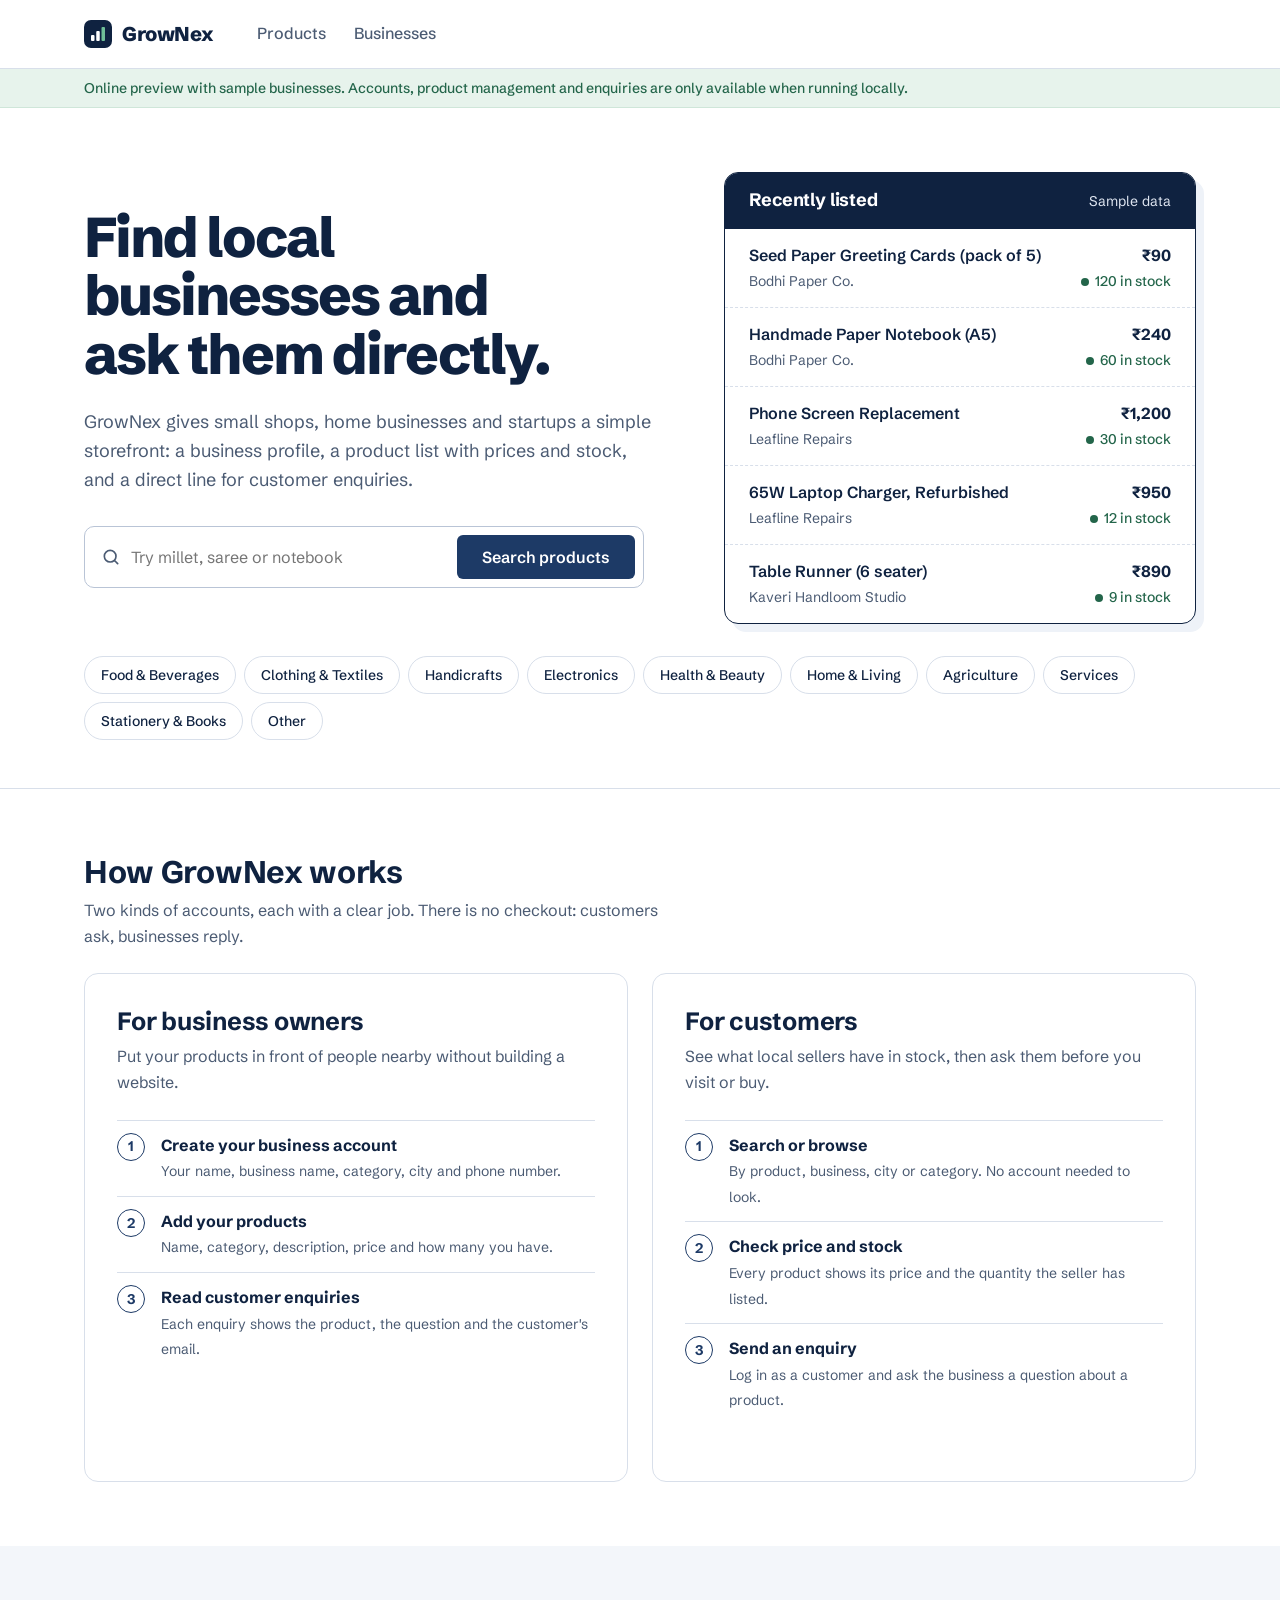
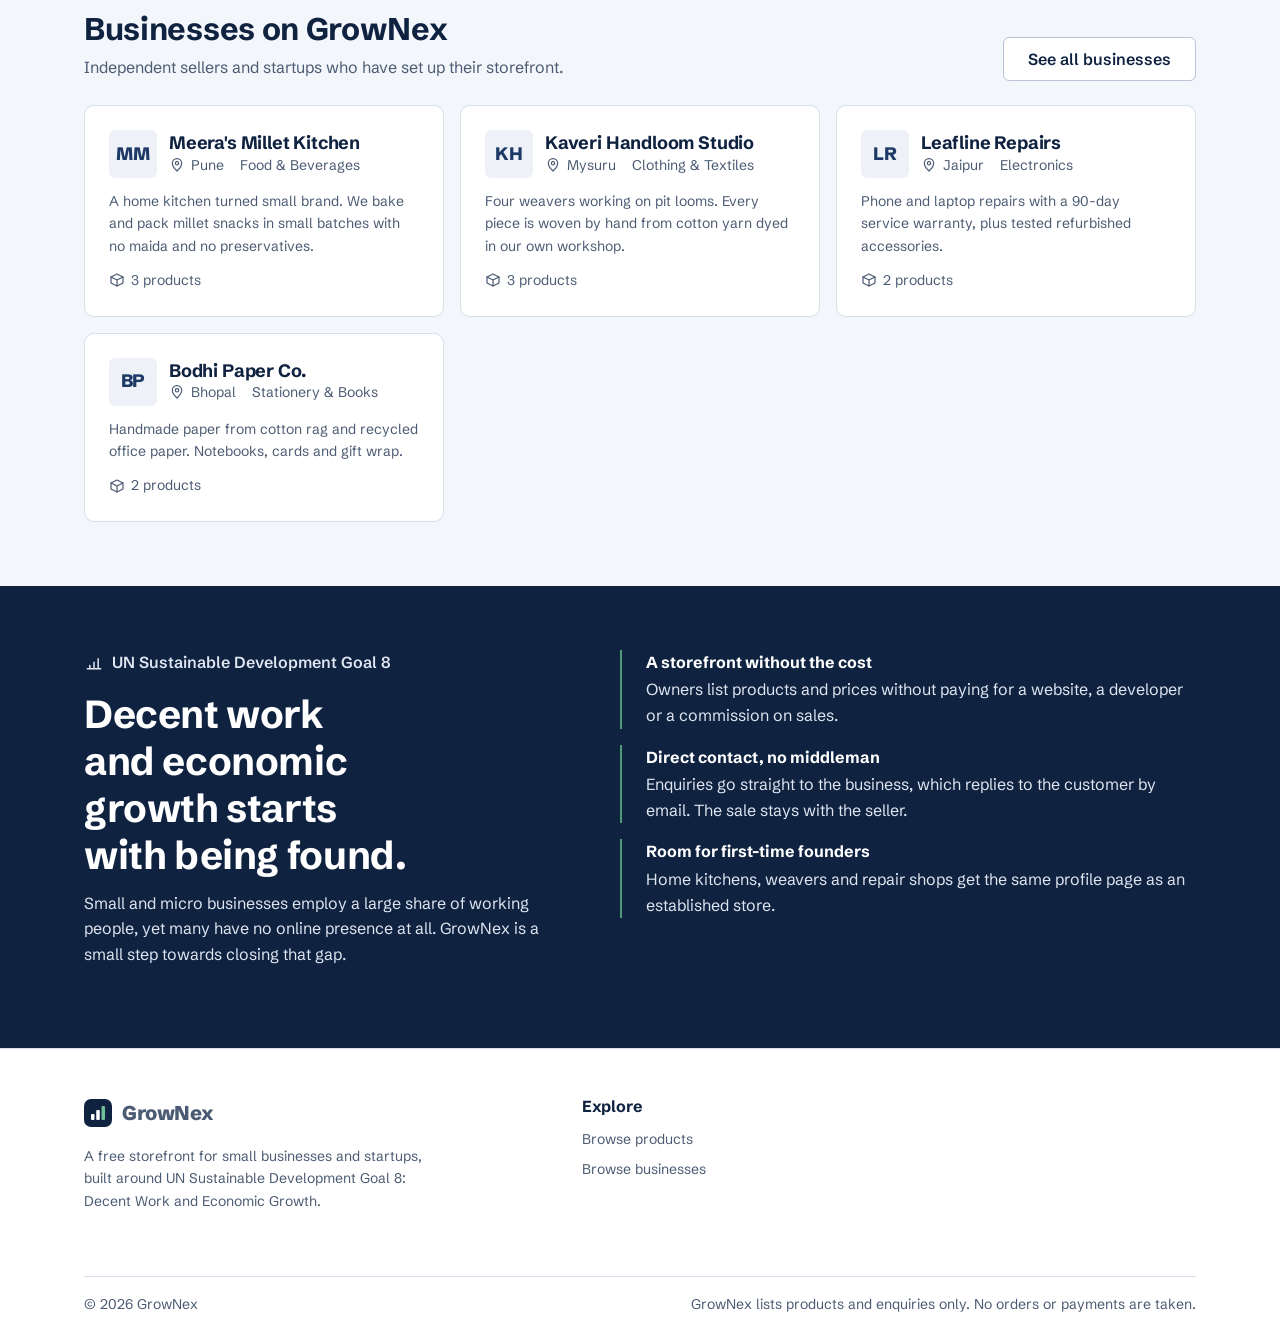
==== commit cf956ff3: "Add read-only online preview mode for static hosting When the C++ server cannot be reached, pages re" ====
--- a/frontend/index.html
+++ b/frontend/index.html
@@ -27,7 +27,7 @@
         <ul class="nav-links">
           <li><a href="explore.html" data-nav="products">Products</a></li>
           <li><a href="explore.html?view=businesses" data-nav="businesses">Businesses</a></li>
-          <li><a href="register.html?role=business" data-nav="owners">For business owners</a></li>
+          <li data-server-only><a href="register.html?role=business" data-nav="owners">For business owners</a></li>
         </ul>
         <div class="nav-account" id="nav-account"></div>
       </nav>
@@ -49,7 +49,7 @@
             </label>
             <button class="btn btn-primary" type="submit">Search products</button>
           </form>
-          <p class="hero-note">Run a small business? <a href="register.html?role=business">List it on GrowNex for free</a>.</p>
+          <p class="hero-note" data-server-only>Run a small business? <a href="register.html?role=business">List it on GrowNex for free</a>.</p>
         </div>
 
         <aside class="ledger" aria-labelledby="ledger-title">
@@ -85,7 +85,7 @@
               <li><div><strong>Add your products</strong><span>Name, category, description, price and how many you have.</span></div></li>
               <li><div><strong>Read customer enquiries</strong><span>Each enquiry shows the product, the question and the customer's email.</span></div></li>
             </ol>
-            <a class="btn btn-primary" href="register.html?role=business">List your business</a>
+            <a class="btn btn-primary" href="register.html?role=business" data-server-only>List your business</a>
           </div>
           <div class="how-col">
             <h3>For customers</h3>
@@ -95,7 +95,7 @@
               <li><div><strong>Check price and stock</strong><span>Every product shows its price and the quantity the seller has listed.</span></div></li>
               <li><div><strong>Send an enquiry</strong><span>Log in as a customer and ask the business a question about a product.</span></div></li>
             </ol>
-            <a class="btn btn-secondary" href="register.html?role=customer">Create a customer account</a>
+            <a class="btn btn-secondary" href="register.html?role=customer" data-server-only>Create a customer account</a>
           </div>
         </div>
       </div>
@@ -152,7 +152,7 @@
             <li><a href="explore.html?view=businesses">Browse businesses</a></li>
           </ul>
         </div>
-        <div>
+        <div data-server-only>
           <h2>Account</h2>
           <ul>
             <li><a href="login.html">Log in</a></li>
@@ -167,6 +167,7 @@
       </div>
     </div>
   </footer>
+  <script src="js/demo-data.js"></script>
   <script src="js/app.js"></script>
   <script src="js/home.js"></script>
 </body>
--- a/frontend/css/style.css
+++ b/frontend/css/style.css
@@ -888,3 +888,16 @@
     transition-duration: 0.01ms !important;
   }
 }
+
+/* ---------- 14. Online preview (demo mode) ----------
+   Added to <html> by app.js when the C++ server cannot be reached. */
+.demo-banner {
+  background: var(--green-50);
+  border-bottom: 1px solid #cfe6d9;
+  color: var(--green-700);
+  font-size: var(--text-sm);
+  font-weight: 500;
+  padding: var(--space-2) 0;
+}
+.demo-mode [data-server-only] { display: none !important; }
+.auth-card .empty-state { border: 0; padding: var(--space-5) 0; }
